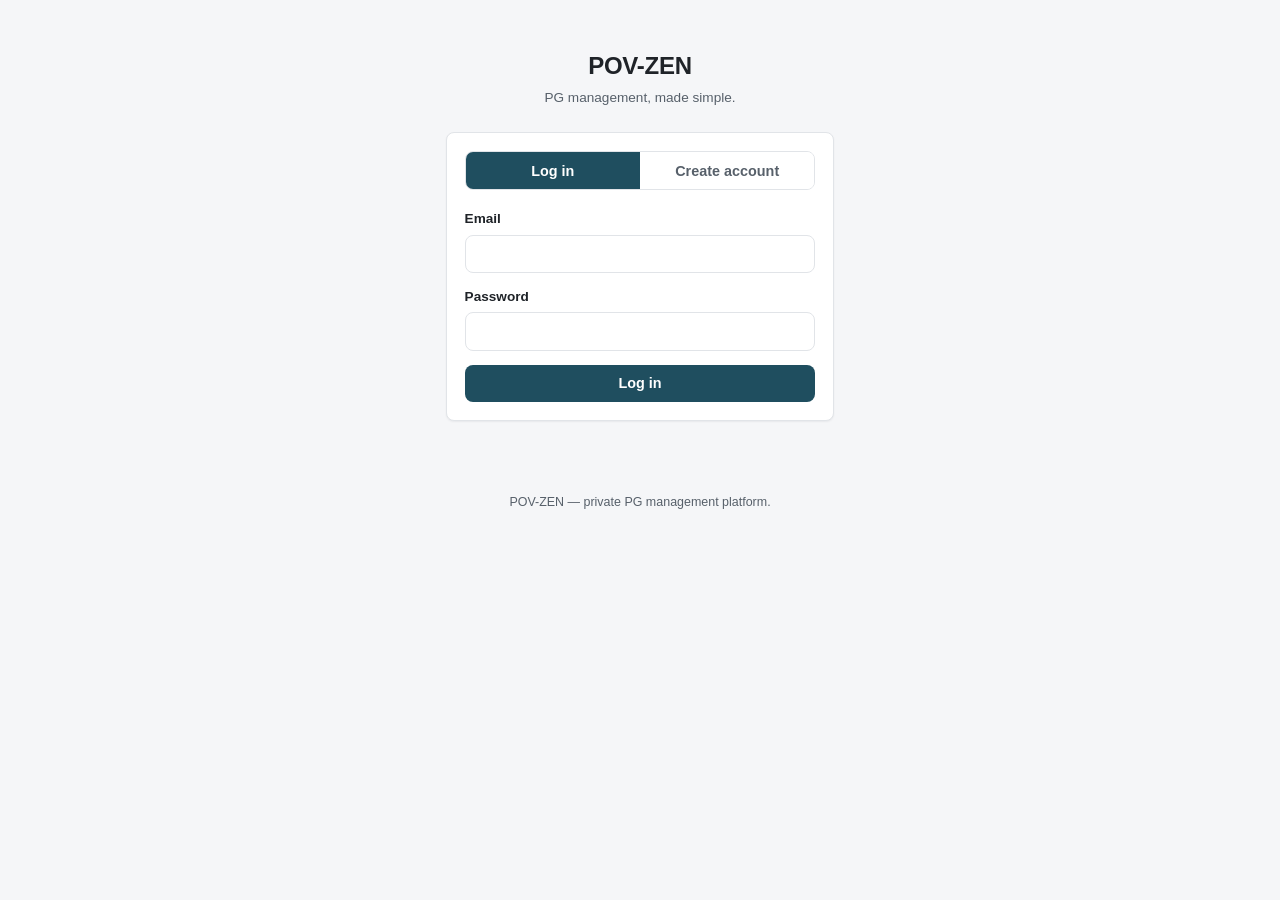
==== frontend/index.html @ 42fcbc00 "Initial POV-ZEN application" ====
<!DOCTYPE html>
<html lang="en">
<head>
<meta charset="UTF-8" />
<meta name="viewport" content="width=device-width, initial-scale=1.0" />
<title>POV-ZEN — PG Management</title>
<link rel="stylesheet" href="css/style.css" />
</head>
<body>

<div class="centered-auth">
  <h1 style="text-align:center; margin-bottom:0.25rem;">POV-ZEN</h1>
  <p class="text-muted" style="text-align:center; margin-bottom:1.5rem;">PG management, made simple.</p>

  <div class="card">
    <div class="auth-toggle" id="mode-toggle">
      <button type="button" data-mode="login" class="active">Log in</button>
      <button type="button" data-mode="register">Create account</button>
    </div>

    <div id="alert-box" hidden></div>

    <!-- LOGIN FORM -->
    <form id="login-form">
      <div class="field">
        <label for="login-email">Email</label>
        <input type="email" id="login-email" required autocomplete="email" />
      </div>
      <div class="field">
        <label for="login-password">Password</label>
        <input type="password" id="login-password" required autocomplete="current-password" />
      </div>
      <button type="submit" style="width:100%;">Log in</button>
    </form>

    <!-- REGISTER FORM -->
    <form id="register-form" hidden>
      <div class="auth-toggle" id="role-toggle" style="margin-bottom:1rem;">
        <button type="button" data-role="user" class="active">I'm a Resident</button>
        <button type="button" data-role="owner">I'm a PG Owner</button>
      </div>

      <div class="field">
        <label for="reg-name">Full name</label>
        <input type="text" id="reg-name" required />
      </div>
      <div class="field">
        <label for="reg-email">Email</label>
        <input type="email" id="reg-email" required autocomplete="email" />
      </div>
      <div class="field">
        <label for="reg-password">Password</label>
        <input type="password" id="reg-password" required minlength="8" autocomplete="new-password" />
        <span class="text-muted">At least 8 characters.</span>
      </div>
      <div class="field">
        <label for="reg-phone">Phone (optional)</label>
        <input type="tel" id="reg-phone" />
      </div>

      <div id="owner-fields" hidden>
        <div class="field">
          <label for="reg-pg-name">PG name</label>
          <input type="text" id="reg-pg-name" />
        </div>
      </div>

      <div id="user-fields">
        <div class="field-row two">
          <div class="field">
            <label for="reg-room">Room number (optional)</label>
            <input type="text" id="reg-room" />
          </div>
          <div class="field">
            <label for="reg-sharing">Sharing type (optional)</label>
            <select id="reg-sharing">
              <option value="">Select</option>
              <option value="1">1 (Single)</option>
              <option value="2">2 sharing</option>
              <option value="3">3 sharing</option>
              <option value="4">4 sharing</option>
            </select>
          </div>
        </div>
      </div>

      <button type="submit" style="width:100%;">Create account</button>
    </form>
  </div>
</div>

<footer class="legal">POV-ZEN &mdash; private PG management platform.</footer>

<script src="js/api.js"></script>
<script src="js/ui.js"></script>
<script src="js/login.js"></script>
</body>
</html>
---- frontend/css/style.css ----
:root {
  --color-bg: #f5f6f8;
  --color-surface: #ffffff;
  --color-border: #e1e4e8;
  --color-text: #1f2328;
  --color-text-muted: #57606a;
  --color-primary: #1f4e5f;
  --color-primary-hover: #163943;
  --color-danger: #b3261e;
  --color-danger-bg: #fbeaea;
  --color-success: #1c6e3f;
  --color-success-bg: #e9f6ee;
  --color-warning: #92600a;
  --color-warning-bg: #fdf3e0;
  --color-important: #8a1f2d;
  --color-important-bg: #fbeaea;
  --radius: 8px;
  --shadow-sm: 0 1px 2px rgba(16, 24, 40, 0.06);
  --font: -apple-system, "Segoe UI", Roboto, Helvetica, Arial, sans-serif;
}

* {
  box-sizing: border-box;
}

html, body {
  margin: 0;
  padding: 0;
}

body {
  font-family: var(--font);
  background: var(--color-bg);
  color: var(--color-text);
  line-height: 1.5;
  font-size: 16px;
  -webkit-font-smoothing: antialiased;
}

a {
  color: var(--color-primary);
}

h1, h2, h3 {
  margin: 0 0 0.5rem 0;
  font-weight: 600;
  letter-spacing: -0.01em;
}

h1 { font-size: 1.5rem; }
h2 { font-size: 1.15rem; }
h3 { font-size: 1rem; }

p { margin: 0 0 0.75rem 0; }

.topbar {
  background: var(--color-surface);
  border-bottom: 1px solid var(--color-border);
  padding: 0.9rem 1rem;
  display: flex;
  align-items: center;
  justify-content: space-between;
  position: sticky;
  top: 0;
  z-index: 10;
}

.topbar .brand {
  font-weight: 700;
  font-size: 1.1rem;
  color: var(--color-primary);
  letter-spacing: -0.02em;
}

.topbar .user-meta {
  font-size: 0.85rem;
  color: var(--color-text-muted);
  display: flex;
  align-items: center;
  gap: 0.75rem;
}

.container {
  max-width: 880px;
  margin: 0 auto;
  padding: 1rem;
}

.grid {
  display: grid;
  grid-template-columns: 1fr;
  gap: 1rem;
}

@media (min-width: 720px) {
  .grid.cols-2 {
    grid-template-columns: 1fr 1fr;
  }
}

.card {
  background: var(--color-surface);
  border: 1px solid var(--color-border);
  border-radius: var(--radius);
  padding: 1.1rem;
  box-shadow: var(--shadow-sm);
}

.card + .card {
  margin-top: 1rem;
}

.nav-tabs {
  display: flex;
  gap: 0.25rem;
  overflow-x: auto;
  border-bottom: 1px solid var(--color-border);
  padding: 0 1rem;
  background: var(--color-surface);
}

.nav-tabs a {
  padding: 0.7rem 0.85rem;
  text-decoration: none;
  color: var(--color-text-muted);
  font-size: 0.9rem;
  white-space: nowrap;
  border-bottom: 2px solid transparent;
}

.nav-tabs a.active {
  color: var(--color-primary);
  border-bottom-color: var(--color-primary);
  font-weight: 600;
}

label {
  display: block;
  font-size: 0.85rem;
  font-weight: 600;
  margin-bottom: 0.3rem;
  color: var(--color-text);
}

input, select, textarea {
  width: 100%;
  padding: 0.6rem 0.7rem;
  border: 1px solid var(--color-border);
  border-radius: var(--radius);
  font-size: 0.95rem;
  font-family: inherit;
  background: var(--color-surface);
  color: var(--color-text);
}

input:focus, select:focus, textarea:focus {
  outline: 2px solid var(--color-primary);
  outline-offset: 1px;
}

.field {
  margin-bottom: 0.9rem;
}

.field-row {
  display: grid;
  grid-template-columns: 1fr;
  gap: 0.9rem;
}

@media (min-width: 560px) {
  .field-row.two {
    grid-template-columns: 1fr 1fr;
  }
}

button, .btn {
  display: inline-flex;
  align-items: center;
  justify-content: center;
  gap: 0.4rem;
  padding: 0.6rem 1rem;
  border-radius: var(--radius);
  border: 1px solid transparent;
  font-size: 0.9rem;
  font-weight: 600;
  cursor: pointer;
  background: var(--color-primary);
  color: #fff;
  text-decoration: none;
}

button:hover, .btn:hover {
  background: var(--color-primary-hover);
}

button:disabled {
  opacity: 0.55;
  cursor: not-allowed;
}

.btn-secondary {
  background: transparent;
  color: var(--color-primary);
  border-color: var(--color-border);
}

.btn-secondary:hover {
  background: #eef2f3;
}

.btn-danger {
  background: var(--color-danger);
}

.btn-danger:hover {
  background: #8f1f19;
}

.btn-sm {
  padding: 0.35rem 0.65rem;
  font-size: 0.8rem;
}

.btn-row {
  display: flex;
  gap: 0.5rem;
  flex-wrap: wrap;
}

.text-muted {
  color: var(--color-text-muted);
  font-size: 0.85rem;
}

.badge {
  display: inline-block;
  padding: 0.15rem 0.55rem;
  border-radius: 999px;
  font-size: 0.75rem;
  font-weight: 600;
}

.badge.normal { background: #eef2f3; color: var(--color-text-muted); }
.badge.important { background: var(--color-important-bg); color: var(--color-important); }
.badge.warning { background: var(--color-warning-bg); color: var(--color-warning); }

.badge.pending { background: var(--color-warning-bg); color: var(--color-warning); }
.badge.in_progress { background: #e6eef8; color: #1f4e5f; }
.badge.resolved { background: var(--color-success-bg); color: var(--color-success); }

.badge.unpaid { background: var(--color-danger-bg); color: var(--color-danger); }
.badge.paid { background: var(--color-success-bg); color: var(--color-success); }
.badge.overdue { background: var(--color-important-bg); color: var(--color-important); }

.alert {
  padding: 0.7rem 0.9rem;
  border-radius: var(--radius);
  font-size: 0.88rem;
  margin-bottom: 1rem;
}

.alert.error { background: var(--color-danger-bg); color: var(--color-danger); }
.alert.success { background: var(--color-success-bg); color: var(--color-success); }
.alert.info { background: #eaf1f8; color: var(--color-primary); }

[hidden] { display: none !important; }

.list-item {
  padding: 0.8rem 0;
  border-bottom: 1px solid var(--color-border);
}

.list-item:last-child {
  border-bottom: none;
}

.list-item-header {
  display: flex;
  justify-content: space-between;
  align-items: baseline;
  gap: 0.5rem;
  flex-wrap: wrap;
}

.empty-state {
  text-align: center;
  color: var(--color-text-muted);
  padding: 2rem 1rem;
  font-size: 0.9rem;
}

table {
  width: 100%;
  border-collapse: collapse;
  font-size: 0.88rem;
}

th, td {
  text-align: left;
  padding: 0.5rem 0.4rem;
  border-bottom: 1px solid var(--color-border);
}

th {
  color: var(--color-text-muted);
  font-weight: 600;
  font-size: 0.78rem;
  text-transform: uppercase;
  letter-spacing: 0.02em;
}

.table-wrap {
  overflow-x: auto;
}

.key-display {
  font-family: "SFMono-Regular", Consolas, "Liberation Mono", Menlo, monospace;
  background: #eef2f3;
  padding: 0.6rem 0.8rem;
  border-radius: var(--radius);
  font-size: 1rem;
  letter-spacing: 0.05em;
  word-break: break-all;
}

.centered-auth {
  max-width: 420px;
  margin: 3rem auto;
  padding: 0 1rem;
}

.auth-toggle {
  display: flex;
  border: 1px solid var(--color-border);
  border-radius: var(--radius);
  overflow: hidden;
  margin-bottom: 1.2rem;
}

.auth-toggle button {
  flex: 1;
  background: var(--color-surface);
  color: var(--color-text-muted);
  border-radius: 0;
  font-weight: 600;
}

.auth-toggle button.active {
  background: var(--color-primary);
  color: #fff;
}

footer.legal {
  text-align: center;
  padding: 1.5rem;
  color: var(--color-text-muted);
  font-size: 0.78rem;
}
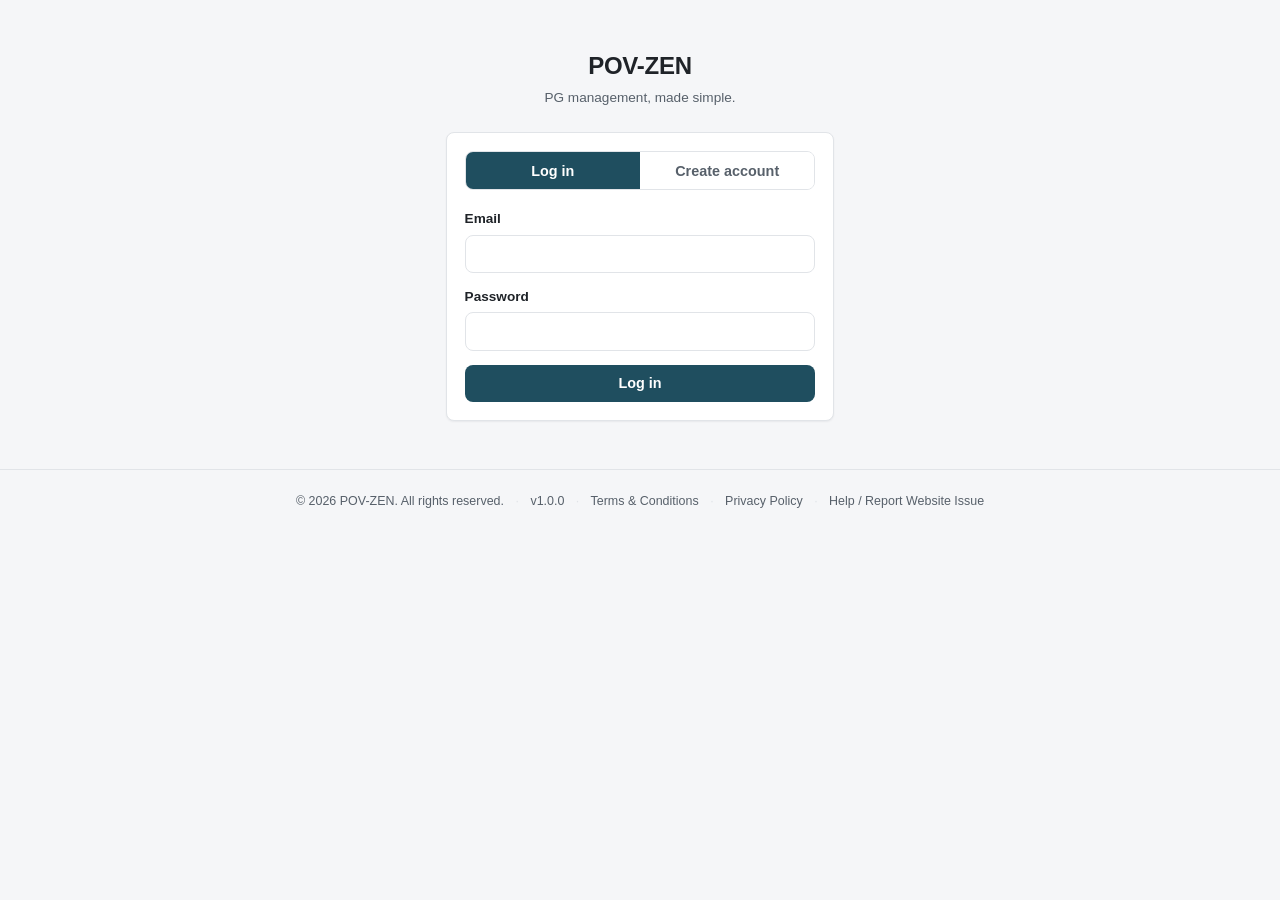
==== commit ef11187e: "Complete POV-ZEN pre-release hardening Migration safety: hardened the pending-join-request partial u" ====
--- a/frontend/index.html
+++ b/frontend/index.html
@@ -89,7 +89,7 @@
   </div>
 </div>
 
-<footer class="legal">POV-ZEN &mdash; private PG management platform.</footer>
+<footer id="app-footer"></footer>
 
 <script src="js/api.js"></script>
 <script src="js/ui.js"></script>
--- a/frontend/css/style.css
+++ b/frontend/css/style.css
@@ -357,3 +357,43 @@
   color: var(--color-text-muted);
   font-size: 0.78rem;
 }
+
+#app-footer {
+  margin-top: 2rem;
+  border-top: 1px solid var(--color-border);
+  padding: 1.25rem 1rem;
+}
+
+.app-footer-inner {
+  max-width: 880px;
+  margin: 0 auto;
+  text-align: center;
+  color: var(--color-text-muted);
+  font-size: 0.78rem;
+  line-height: 1.8;
+}
+
+.app-footer-inner a {
+  color: var(--color-text-muted);
+  text-decoration: none;
+}
+
+.app-footer-inner a:hover {
+  color: var(--color-primary);
+  text-decoration: underline;
+}
+
+.app-footer-sep {
+  margin: 0 0.5rem;
+  color: var(--color-border);
+}
+
+.report-issue-panel {
+  max-width: 480px;
+  margin: 1rem auto 0;
+  padding: 0 1rem;
+}
+
+.report-issue-card h3 {
+  margin-bottom: 0.4rem;
+}
